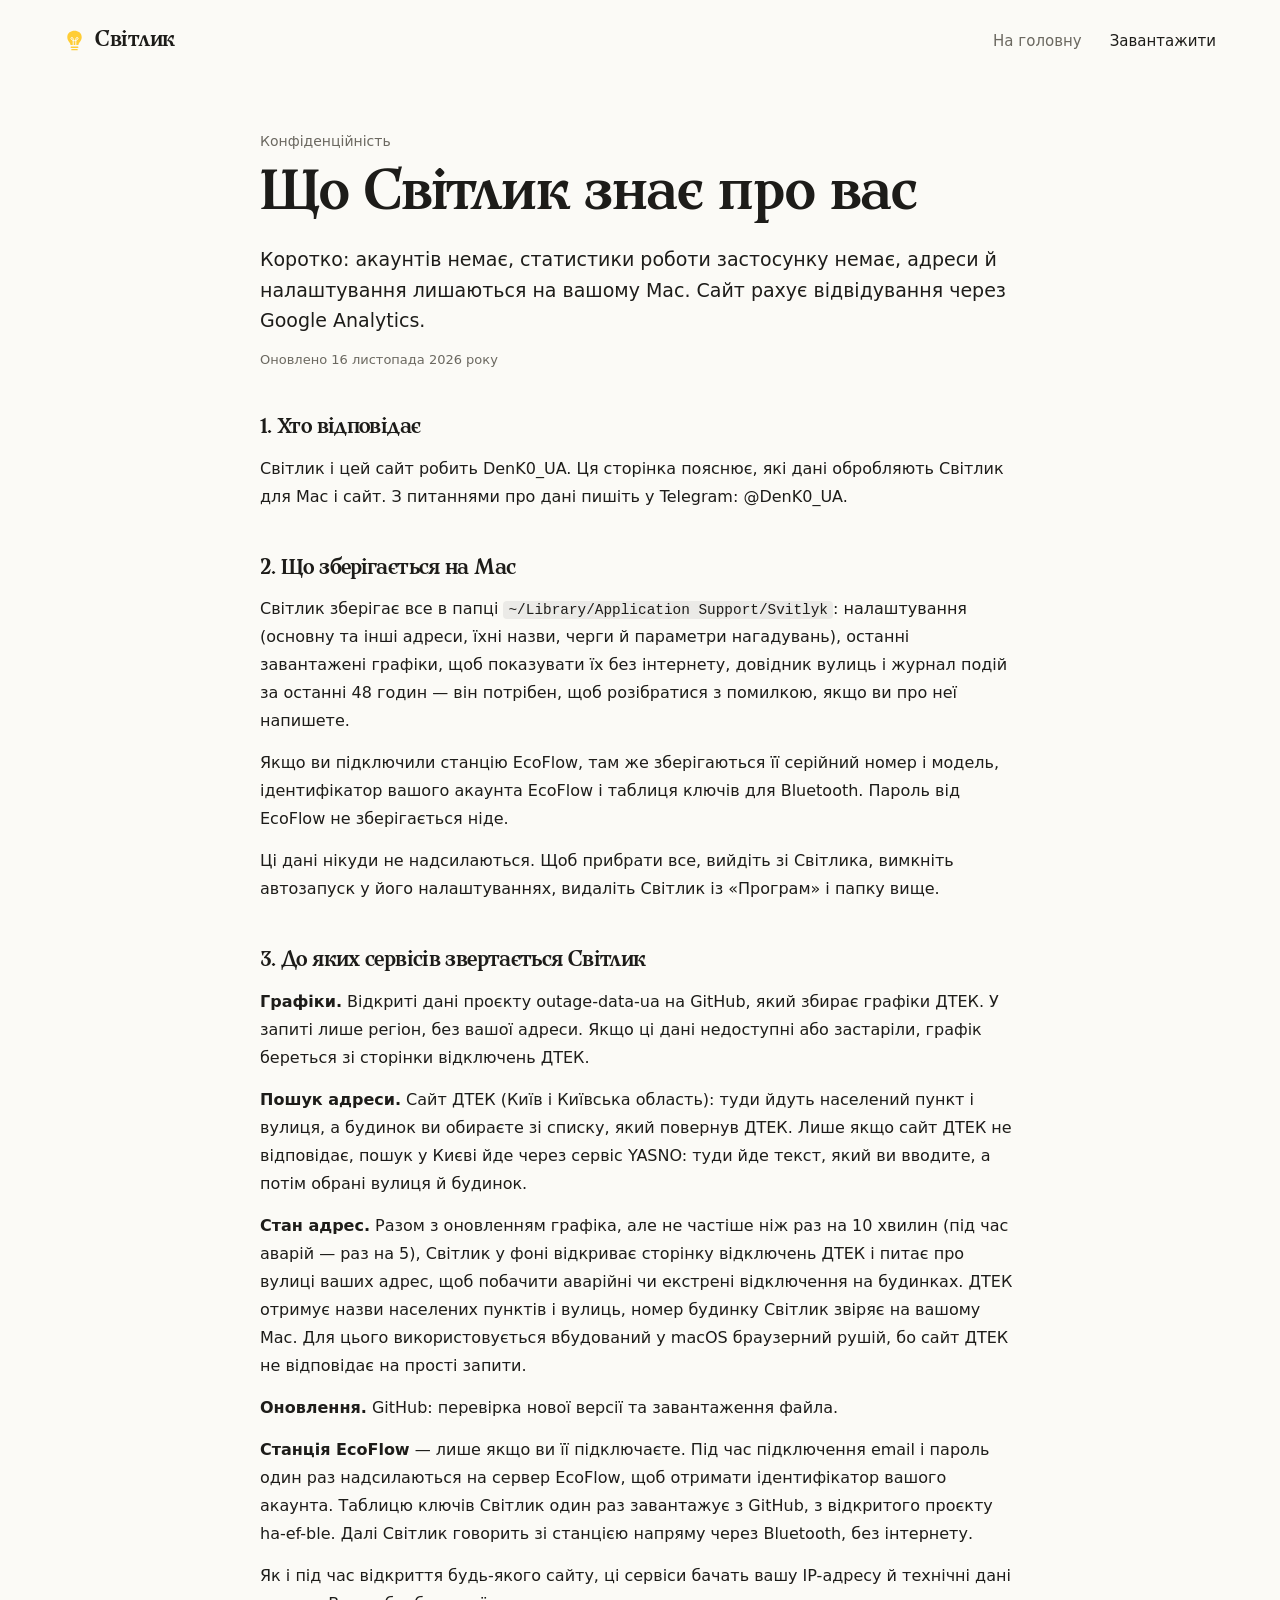
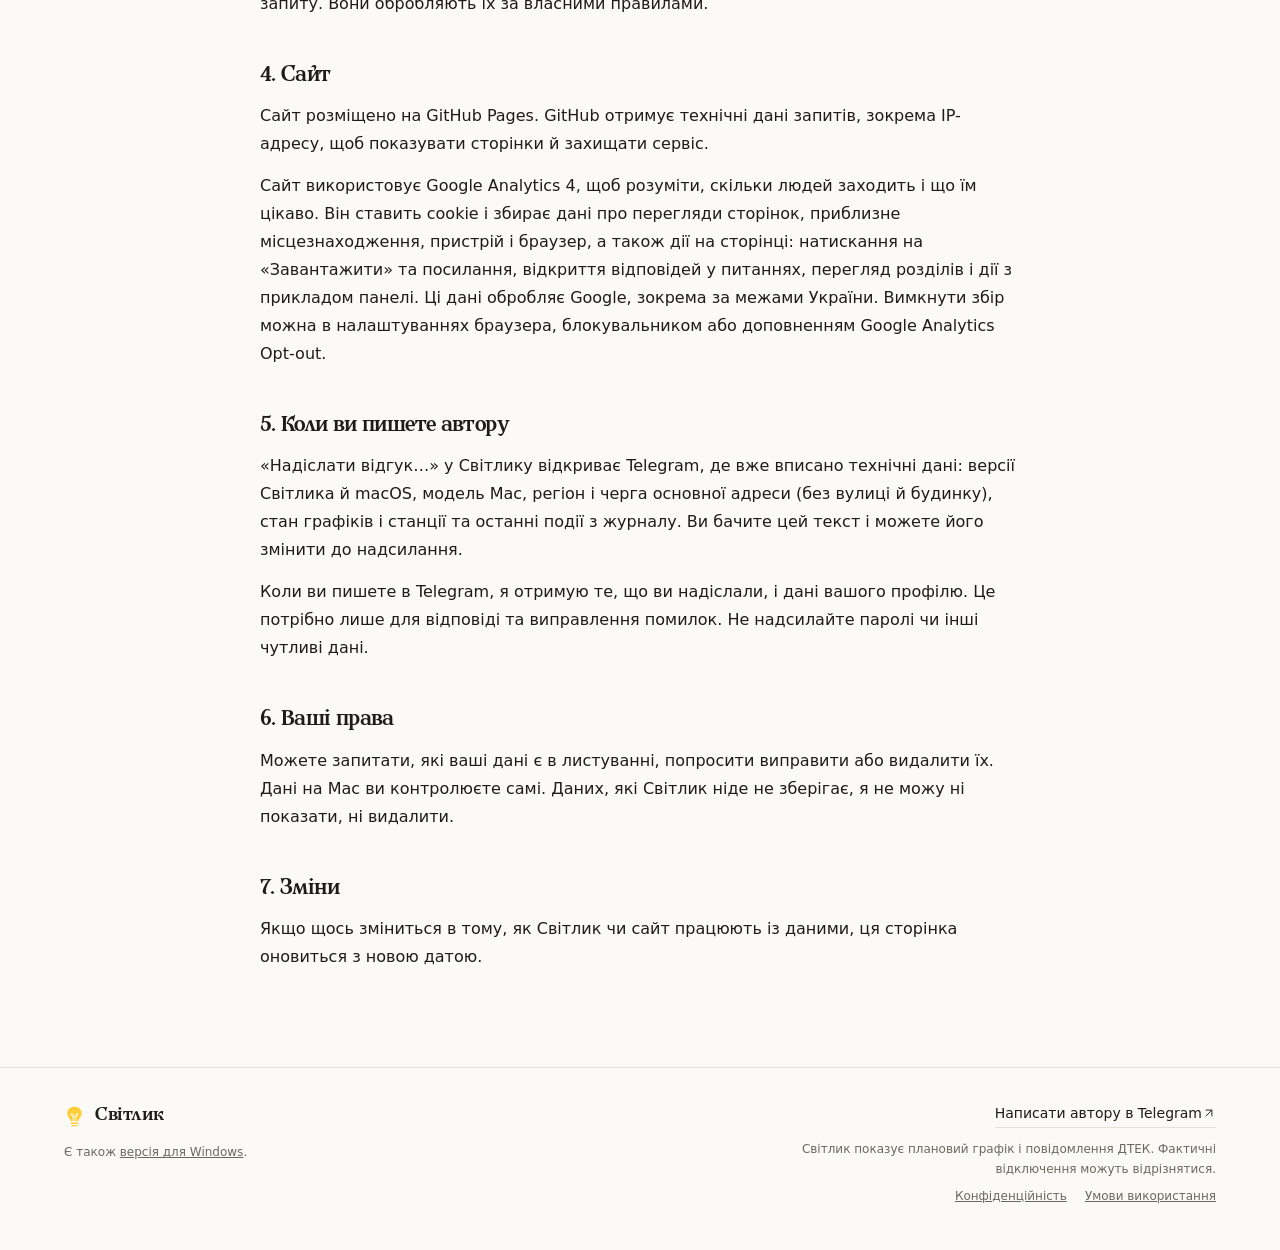
==== privacy.html @ 29e52f26 "Svitlyk for Mac: site, privacy, terms and README Co-Authored-By: Claude Opus 5.5 <noreply@anthropic." ====
<!doctype html>
<html lang="uk">
<head>
  <meta charset="utf-8">
  <meta name="viewport" content="width=device-width, initial-scale=1">
  <meta name="theme-color" content="#fbfaf6" media="(prefers-color-scheme: light)">
  <meta name="theme-color" content="#131315" media="(prefers-color-scheme: dark)">
  <meta name="color-scheme" content="light dark">
  <meta name="description" content="Які дані обробляють Світлик для Mac і його сайт.">
  <link rel="canonical" href="https://denk0-ua.github.io/Svitlyk-Mac/privacy.html">
  <title>Конфіденційність — Світлик для Mac</title>
  <link rel="icon" href="assets/bulb.svg" type="image/svg+xml">
  <link rel="stylesheet" href="site.css?v=1">
  <script async src="https://www.googletagmanager.com/gtag/js?id=G-LN29BEMHQQ"></script>
  <script>
    window.dataLayer = window.dataLayer || [];
    function gtag(){dataLayer.push(arguments);}
    gtag('js', new Date());
    gtag('config', 'G-LN29BEMHQQ');
  </script>
</head>
<body>
  <svg class="symbols" aria-hidden="true"><defs><symbol id="bulb" viewBox="0 0 32 32"><path d="M10 23C10 19 5 17 5 11C5-2 27-2 27 11C27 17 22 19 22 23Z" fill="currentColor"/><rect x="10" y="25" width="12" height="2.5" rx="1.25" fill="currentColor"/><rect x="11" y="29" width="10" height="2" rx="1" fill="currentColor"/><path d="M14 23V14C14 10 9 11 11 14C13 17 19 17 21 14C23 11 18 10 18 14V23" fill="none" stroke="var(--filament,#000)" stroke-width="1.5" stroke-linecap="round"/></symbol><symbol id="icon-external" viewBox="0 0 24 24" fill="none" stroke="currentColor" stroke-width="1.6" stroke-linecap="round" stroke-linejoin="round"><path d="M7 17 17 7M7 7h10v10"/></symbol></defs></svg>
  <a class="skip" href="#main">Перейти до змісту</a>
  <div class="legal-top">
    <header class="header">
      <a class="brand" href="./" aria-label="Світлик — на головну"><svg aria-hidden="true"><use href="#bulb"/></svg><span>Світлик</span></a>
      <nav aria-label="Основна навігація"><a class="nav-other" href="./">На головну</a><a class="nav-download" href="https://github.com/DenK0-UA/Svitlyk-Mac/releases/latest/download/Svitlyk-macOS.zip">Завантажити</a></nav>
    </header>
  </div>
  <main id="main" class="legal-page">
    <p class="legal-label">Конфіденційність</p>
    <h1>Що Світлик знає про&nbsp;вас</h1>
    <p class="legal-lead">Коротко: акаунтів немає, статистики роботи застосунку немає, адреси й налаштування лишаються на вашому Mac. Сайт рахує відвідування через Google Analytics.</p>
    <p class="legal-date">Оновлено 16 листопада 2026 року</p>
    <h2>1. Хто відповідає</h2>
    <p>Світлик і цей сайт робить DenK0_UA. Ця сторінка пояснює, які дані обробляють Світлик для Mac і сайт. З питаннями про дані пишіть у Telegram: @DenK0_UA.</p>

    <h2>2. Що зберігається на Mac</h2>
    <p>Світлик зберігає все в папці <code>~/Library/Application Support/Svitlyk</code>: налаштування (основну та інші адреси, їхні назви, черги й параметри нагадувань), останні завантажені графіки, щоб показувати їх без інтернету, довідник вулиць і журнал подій за останні 48 годин — він потрібен, щоб розібратися з помилкою, якщо ви про неї напишете.</p>
    <p>Якщо ви підключили станцію EcoFlow, там же зберігаються її серійний номер і модель, ідентифікатор вашого акаунта EcoFlow і таблиця ключів для Bluetooth. Пароль від EcoFlow не зберігається ніде.</p>
    <p>Ці дані нікуди не надсилаються. Щоб прибрати все, вийдіть зі Світлика, вимкніть автозапуск у його налаштуваннях, видаліть Світлик із «Програм» і папку вище.</p>

    <h2>3. До яких сервісів звертається Світлик</h2>
    <p><strong>Графіки.</strong> Відкриті дані проєкту outage-data-ua на GitHub, який збирає графіки ДТЕК. У запиті лише регіон, без вашої адреси. Якщо ці дані недоступні або застаріли, графік береться зі сторінки відключень ДТЕК.</p>
    <p><strong>Пошук адреси.</strong> Сайт ДТЕК (Київ і Київська область): туди йдуть населений пункт і вулиця, а будинок ви обираєте зі списку, який повернув ДТЕК. Лише якщо сайт ДТЕК не відповідає, пошук у Києві йде через сервіс YASNO: туди йде текст, який ви вводите, а потім обрані вулиця й будинок.</p>
    <p><strong>Стан адрес.</strong> Разом з оновленням графіка, але не частіше ніж раз на 10 хвилин (під час аварій — раз на 5), Світлик у фоні відкриває сторінку відключень ДТЕК і питає про вулиці ваших адрес, щоб побачити аварійні чи екстрені відключення на будинках. ДТЕК отримує назви населених пунктів і вулиць, номер будинку Світлик звіряє на вашому Mac. Для цього використовується вбудований у macOS браузерний рушій, бо сайт ДТЕК не відповідає на прості запити.</p>
    <p><strong>Оновлення.</strong> GitHub: перевірка нової версії та завантаження файла.</p>
    <p><strong>Станція EcoFlow</strong> — лише якщо ви її підключаєте. Під час підключення email і пароль один раз надсилаються на сервер EcoFlow, щоб отримати ідентифікатор вашого акаунта. Таблицю ключів Світлик один раз завантажує з GitHub, з відкритого проєкту ha-ef-ble. Далі Світлик говорить зі станцією напряму через Bluetooth, без інтернету.</p>
    <p>Як і під час відкриття будь-якого сайту, ці сервіси бачать вашу IP-адресу й технічні дані запиту. Вони обробляють їх за власними правилами.</p>

    <h2>4. Сайт</h2>
    <p>Сайт розміщено на GitHub Pages. GitHub отримує технічні дані запитів, зокрема IP-адресу, щоб показувати сторінки й захищати сервіс.</p>
    <p>Сайт використовує Google Analytics 4, щоб розуміти, скільки людей заходить і що їм цікаво. Він ставить cookie і збирає дані про перегляди сторінок, приблизне місцезнаходження, пристрій і браузер, а також дії на сторінці: натискання на «Завантажити» та посилання, відкриття відповідей у питаннях, перегляд розділів і дії з прикладом панелі. Ці дані обробляє Google, зокрема за межами України. Вимкнути збір можна в налаштуваннях браузера, блокувальником або доповненням Google Analytics Opt-out.</p>

    <h2>5. Коли ви пишете автору</h2>
    <p>«Надіслати відгук…» у Світлику відкриває Telegram, де вже вписано технічні дані: версії Світлика й macOS, модель Mac, регіон і черга основної адреси (без вулиці й будинку), стан графіків і станції та останні події з журналу. Ви бачите цей текст і можете його змінити до надсилання.</p>
    <p>Коли ви пишете в Telegram, я отримую те, що ви надіслали, і дані вашого профілю. Це потрібно лише для відповіді та виправлення помилок. Не надсилайте паролі чи інші чутливі дані.</p>

    <h2>6. Ваші права</h2>
    <p>Можете запитати, які ваші дані є в листуванні, попросити виправити або видалити їх. Дані на Mac ви контролюєте самі. Даних, які Світлик ніде не зберігає, я не можу ні показати, ні видалити.</p>

    <h2>7. Зміни</h2>
    <p>Якщо щось зміниться в тому, як Світлик чи сайт працюють із даними, ця сторінка оновиться з новою датою.</p>
  </main>
  <footer class="footer">
    <div><a class="brand" href="./"><svg aria-hidden="true"><use href="#bulb"/></svg><span>Світлик</span></a><p>Є також <a href="https://denk0-ua.github.io/Svitlyk/">версія для Windows</a>.</p></div>
    <div class="footer-right">
      <a href="https://t.me/DenK0_UA" target="_blank" rel="noopener">Написати автору в Telegram <svg class="icon" aria-hidden="true"><use href="#icon-external"/></svg></a>
      <small>Світлик показує плановий графік і повідомлення ДТЕК. Фактичні відключення можуть відрізнятися.</small>
      <p class="legal"><a href="privacy.html">Конфіденційність</a> <a href="terms.html">Умови використання</a></p>
    </div>
  </footer>
</body>
</html>
---- site.css ----
@font-face{font-family:Zakon;src:url('assets/fonts/Zakon-Regular.ttf') format('truetype');font-weight:400;font-display:swap}
@font-face{font-family:Zakon;src:url('assets/fonts/Zakon-Bold.ttf') format('truetype');font-weight:700;font-display:swap}

/* Light and dark follow the visitor's system, like the app itself */
:root{
  color-scheme:light dark;
  --bg:#fbfaf6;
  --ink:#1d1c19;
  --muted:#6b6860;
  --rule:#e4e1d8;
  --card:#ffffff;
  --card-line:#00000012;
  --cell:#00000010;
  --off:#3b3b40;
  --lamp:#ffcd35;
  --lamp-deep:#c79400;
  --maybe:#f29a3a;
  --button:#1d1c19;
  --button-text:#fbfaf6;
  --shadow:0 30px 60px -32px #1d1c1966;
  --gutter:clamp(20px,5vw,72px);
  --ease:cubic-bezier(.22,1,.36,1);
  --display:Zakon,Georgia,serif;
  --text:-apple-system,BlinkMacSystemFont,"Segoe UI Variable Text","Segoe UI",system-ui,sans-serif;
}
@media (prefers-color-scheme:dark){
  :root{
    --bg:#131315;
    --ink:#f1efe9;
    --muted:#a19e96;
    --rule:#2b2b2f;
    --card:#1c1c1f;
    --card-line:#ffffff14;
    --cell:#ffffff14;
    --off:#55555c;
    --lamp-deep:#ffcd35;
    --button:#ffcd35;
    --button-text:#1a1608;
    --shadow:0 30px 70px -30px #000;
  }
}

/* What each system sees: a Mac gets the Mac, Windows gets Windows, a phone gets both */
html[data-os="mac"] .only-win,html[data-os="mac"] .only-phone,
html[data-os="win"] .only-mac,html[data-os="win"] .only-phone,
html[data-os="other"] .only-pc,html:not([data-os]) .only-phone{display:none!important}

*{box-sizing:border-box}
html{scroll-behavior:smooth}
body{margin:0;background:var(--bg);color:var(--ink);font-family:var(--text);font-size:17px;line-height:1.6;-webkit-font-smoothing:antialiased}
a{color:inherit}
p,h1,h2,figure,dl,dd{margin:0}
svg{display:block}
:focus-visible{outline:2px solid var(--lamp-deep);outline-offset:4px;border-radius:4px}
.symbols{position:absolute;width:0;height:0;overflow:hidden}
.sr{position:absolute;width:1px;height:1px;overflow:hidden;clip-path:inset(50%)}
.skip{position:fixed;z-index:20;left:12px;top:-60px;background:var(--lamp);color:#000;padding:10px 18px;border-radius:8px}
.skip:focus{top:12px}
.nowrap{white-space:nowrap}
code{font-size:.88em;background:var(--cell);padding:1px 5px;border-radius:4px}

/* Header */
.header{display:flex;align-items:center;justify-content:space-between;padding:24px 0}
.brand{display:inline-flex;align-items:center;gap:10px;text-decoration:none;font-family:var(--display);font-weight:700;font-size:21px;letter-spacing:-.3px}
.brand svg{width:21px;height:25px;color:var(--lamp);--filament:var(--bg)}
nav{display:flex;gap:28px;font-size:15px}
nav a{text-decoration:none;color:var(--muted);transition:color .2s}
nav a:hover,nav .nav-download{color:var(--ink)}

/* First screen: what Svitlyk is, how to get it, and an example of it on today's schedule */
.hero{max-width:1280px;margin:0 auto;padding:0 var(--gutter);min-height:92svh;display:flex;flex-direction:column}
.hero-grid{flex:1;display:grid;grid-template-columns:minmax(0,1.05fr) minmax(0,1fr);align-items:center;gap:clamp(32px,6vw,90px);padding:4svh 0}
h1{font-family:var(--display);font-weight:700;font-size:clamp(50px,7.2vw,104px);line-height:.98;letter-spacing:-.035em}
.lead{margin-top:24px;max-width:31em;font-size:clamp(17px,1.4vw,20px);color:var(--muted)}
.get{margin-top:32px;display:flex;flex-wrap:wrap;align-items:center;gap:12px}
.download{display:inline-flex;align-items:center;gap:10px;padding:15px 26px;border-radius:999px;background:var(--button);color:var(--button-text);font-weight:600;font-size:16px;text-decoration:none;transition:transform .25s var(--ease),filter .25s}
.download svg{width:19px;height:19px}
.download:hover{transform:translateY(-2px);filter:brightness(1.08)}
.get-note{margin-top:14px;font-size:14px;color:var(--muted)}
.next{align-self:center;display:inline-flex;align-items:center;gap:8px;margin:8px 0 28px;font-size:15px;color:var(--muted);text-decoration:none}
.next svg{width:16px;height:16px;animation:nudge 2.4s var(--ease) 1.5s 3}
.next:hover{color:var(--ink)}
@keyframes nudge{0%,100%{translate:0 0}50%{translate:0 5px}}

/* The example: the panel's own words on real data */
.sample{background:var(--card);border:1px solid var(--card-line);border-radius:24px;padding:22px 24px 18px;box-shadow:var(--shadow);transition:box-shadow .8s var(--ease)}
.sample[data-state="on"]{box-shadow:var(--shadow),0 0 120px -40px #ffcd3599}
.sample-top{font-size:13px;color:var(--muted)}
.sample-main{display:flex;justify-content:space-between;align-items:center;gap:16px;margin:16px 0 22px}
.sample-state{font-size:clamp(24px,2.4vw,30px);font-weight:700;letter-spacing:-.5px;line-height:1.15}
.sample-until{font-family:var(--display);font-weight:700;font-size:clamp(40px,4.6vw,62px);line-height:1.02;letter-spacing:-.03em;font-variant-numeric:tabular-nums}
.sample-left{margin-top:6px;font-size:15px;color:var(--muted)}
.sample-bulb{flex-shrink:0;width:clamp(60px,6vw,86px);height:auto;aspect-ratio:32/36;color:#c9c6bd;--filament:var(--card);transition:color .8s var(--ease),filter .8s var(--ease)}
.sample[data-state="on"] .sample-bulb{color:var(--lamp);filter:drop-shadow(0 0 22px #ffcd35aa)}
.sample[data-state="maybe"] .sample-bulb{color:var(--maybe)}
.sample[data-state="off"] .sample-bulb{color:#6d6d74}
@media (prefers-color-scheme:dark){.sample[data-state="off"] .sample-bulb,.sample-bulb{color:#4a4a50}}
.track{position:relative;display:grid;grid-template-columns:repeat(48,1fr);height:34px;gap:2px}
.track i{background:var(--cell);border-radius:3px}
.track i.on{background:var(--lamp)}
.track i.off{background:var(--off)}
.track i.maybe{background:repeating-linear-gradient(135deg,var(--maybe) 0 4px,#f2b06f 4px 8px)}
.track i.past{opacity:.35}
.now{position:absolute;z-index:1;top:-7px;bottom:-7px;width:3px;margin-left:-1.5px;border-radius:2px;background:var(--ink);left:calc(var(--now,0)*1%);box-shadow:0 0 0 3px var(--card)}
.hours{display:flex;justify-content:space-between;margin-top:9px;font-size:12px;color:var(--muted);font-variant-numeric:tabular-nums}
.own{margin-top:16px;border-top:1px solid var(--rule);padding-top:12px}
.own summary{list-style:none;cursor:pointer;font-size:14px;font-weight:600;color:var(--muted)}
.own summary::-webkit-details-marker{display:none}
.own summary:hover{color:var(--ink)}
.pick{display:flex;gap:8px;flex-wrap:wrap;margin-top:12px}
.pick select{appearance:none;-webkit-appearance:none;font:inherit;font-size:14px;font-weight:600;color:var(--ink);background-color:var(--cell);border:1px solid var(--card-line);border-radius:999px;padding:7px 32px 7px 14px;background-image:linear-gradient(45deg,transparent 50%,currentColor 50%),linear-gradient(135deg,currentColor 50%,transparent 50%);background-position:calc(100% - 17px) 55%,calc(100% - 12px) 55%;background-size:5px 5px;background-repeat:no-repeat;cursor:pointer}
.pick select option{color:#000;background:#fff}
.source{margin-top:12px;font-size:12px;color:var(--muted)}

/* The app on the visitor's system: real screenshots, then plain facts */
.app{max-width:1180px;margin:0 auto;padding:clamp(70px,10vw,120px) var(--gutter)}
h2{font-family:var(--display);font-weight:700;font-size:clamp(36px,4.6vw,60px);line-height:1.05;letter-spacing:-.03em}
.app h2,.app-lead{text-align:center}
.app-lead{max-width:34em;margin:18px auto 0;color:var(--muted)}
.shots{margin-top:56px;display:flex;flex-direction:column;gap:48px;align-items:center}
.shot{width:100%}
.shot img{display:block;width:100%;height:auto;border-radius:14px;box-shadow:var(--shadow),0 0 0 1px var(--card-line)}
.shot-mac{max-width:820px}
.mac-pair{display:grid;grid-template-columns:1fr 1fr;gap:clamp(16px,3vw,36px);align-items:start}
.mac-pair img{border-radius:20px}
.shot figcaption{margin-top:14px;font-size:14px;color:var(--muted);text-align:center}
html[data-os="win"] .shot{max-width:900px}
.features{margin-top:clamp(64px,9vw,110px);display:grid;grid-template-columns:repeat(3,minmax(0,1fr));gap:40px clamp(28px,4vw,56px)}
.features div{border-top:1px solid var(--rule);padding-top:18px}
.features dt{font-weight:650;font-size:17px}
.features dd{margin-top:6px;color:var(--muted);font-size:15px;line-height:1.6}

/* Questions */
.faq{max-width:860px;margin:0 auto;padding:clamp(40px,6vw,80px) var(--gutter)}
.faq-list{margin-top:32px;border-top:1px solid var(--rule)}
.faq details{border-bottom:1px solid var(--rule)}
.faq summary{list-style:none;cursor:pointer;display:flex;justify-content:space-between;gap:24px;padding:19px 0;font-size:17px;font-weight:600}
.faq summary::-webkit-details-marker{display:none}
.faq summary::after{content:"+";font-weight:400;color:var(--muted);transition:rotate .3s var(--ease)}
.faq details[open] summary::after{rotate:45deg}
.faq details p{padding:0 0 22px;color:var(--muted);max-width:40em}

/* Last call */
.final{text-align:center;padding:clamp(80px,12vw,140px) var(--gutter) clamp(90px,13vw,150px)}
.final>p:not(.hint){margin:18px auto 0;color:var(--muted);max-width:30em}
.final .get{justify-content:center}
.hint{margin-top:18px;font-size:14px;color:var(--muted)}
.versions{display:inline-block;margin-top:26px;font-size:14px;color:var(--muted)}

/* Footer */
.footer{display:flex;justify-content:space-between;gap:32px;padding:34px var(--gutter) 44px;border-top:1px solid var(--rule);font-size:14px;color:var(--muted)}
.footer .brand{color:var(--ink);font-size:18px}
.footer p{margin-top:8px}
.footer-right{text-align:right;max-width:420px}
.footer-right>a{color:var(--ink);display:inline-flex;gap:6px;align-items:center;text-decoration:none;border-bottom:1px solid var(--rule);padding-bottom:3px}
.icon{width:14px;height:14px}
.footer small{display:block;margin-top:12px;font-size:12px;line-height:1.6}
.legal{display:flex;gap:18px;justify-content:flex-end}

@media (max-width:900px){
  nav{gap:20px}
  nav a{white-space:nowrap}
  nav a:not(.nav-download):not(.nav-other){display:none}
  .hero{min-height:auto}
  .hero-grid{grid-template-columns:1fr;padding-top:3svh}
  .next{display:none}
  .track{gap:1px;height:28px}
  .track i{border-radius:2px}
  .features{grid-template-columns:1fr;gap:26px}
  .mac-pair{grid-template-columns:1fr 1fr;gap:12px}
  .footer{flex-direction:column}
  .footer-right{text-align:left}
  .legal{justify-content:flex-start}
}
@media (prefers-reduced-motion:reduce){
  html{scroll-behavior:auto}
  *,*::before,*::after{transition:none!important;animation:none!important}
}

/* Mac demo: the menu bar and Svitlyk's own panel, drawn after the real app */
.mac-demo{--mp-bg:#f7f6f3;--mp-card:#ecebe7;--mp-text:#1d1d1f;--mp-muted:#7d7b76;--mp-line:#00000012;--mp-pill-on:#cfcdc7;--mp-pill-off:#e1dfda;--mp-bar:#f4f3ef}
@media (prefers-color-scheme:dark){.mac-demo{--mp-bg:#262628;--mp-card:#323234;--mp-text:#f2f2f4;--mp-muted:#9e9ea4;--mp-line:#ffffff14;--mp-pill-on:#5b5b60;--mp-pill-off:#46464a;--mp-bar:#1b1b1d}}
.mac-screen{position:relative;padding:38px 0 26px;border-radius:18px;overflow:hidden;background:linear-gradient(160deg,#c9b98f 0%,#8f7f63 45%,#3f3a33 100%);box-shadow:var(--shadow),0 0 0 1px var(--card-line)}
@media (prefers-color-scheme:dark){.mac-screen{background:linear-gradient(160deg,#3a3550 0%,#1f2233 55%,#0f1016 100%)}}
.menubar{position:absolute;inset:0 0 auto;height:30px;display:flex;justify-content:space-between;align-items:center;padding:0 12px;background:#f6f5f2cc;backdrop-filter:blur(20px);-webkit-backdrop-filter:blur(20px);color:#1d1d1f;font-size:13px}
@media (prefers-color-scheme:dark){.menubar{background:#1e1e20cc;color:#f2f2f4}}
.mb-left,.mb-right{display:flex;align-items:center;gap:16px;white-space:nowrap}
.mb-left span{opacity:.85}
.apple{width:13px;height:15px}
.mb-bulb{display:grid;place-items:center;width:28px;height:22px;border-radius:5px;background:none;border:0;padding:0;cursor:pointer;color:inherit}
.mb-bulb[aria-expanded="true"]{background:#0000001c}
@media (prefers-color-scheme:dark){.mb-bulb[aria-expanded="true"]{background:#ffffff26}}
.mb-bulb svg{width:13px;height:16px;--filament:#f6f5f2}
@media (prefers-color-scheme:dark){.mb-bulb svg{--filament:#1e1e20}}
.mac-demo[data-light="off"] .mb-bulb svg{opacity:.45}
.mb-icon{width:17px;height:13px}
.mb-icon+.mb-icon{width:24px}
#mac-clock{font-variant-numeric:tabular-nums}
.mac-panel{position:relative;margin:0 58px 0 auto;width:min(352px,calc(100% - 24px));padding:14px 12px 12px;border-radius:18px;background:var(--mp-bg);color:var(--mp-text);box-shadow:0 20px 50px -12px #00000080,0 0 0 1px var(--mp-line);transform-origin:top right;transition:opacity .22s var(--ease),transform .3s var(--ease),visibility .3s;font-size:12px;line-height:1.35}
.mac-demo[data-light="on"] .mac-panel{box-shadow:0 20px 50px -12px #00000080,0 0 0 1.5px #e9c25a,0 0 30px -6px #ffcd3566}
.mac-panel.is-closed{opacity:0;transform:scale(.96) translateY(-6px);visibility:hidden}
.mp-head{display:flex;justify-content:space-between;align-items:flex-start;padding:0 4px}
.mp-head b{font-size:14px}
.mp-head p span{color:var(--mp-muted);margin-left:4px}
.mp-address{color:var(--mp-muted);margin-top:2px}
.mp-icons{display:flex;gap:10px;color:var(--mp-muted)}
.mp-icons svg{width:16px;height:16px}
.mp-hero{display:flex;justify-content:space-between;align-items:center;padding:12px 4px 10px}
.mp-title{font-size:16px;font-weight:650}
.mp-count{display:flex;align-items:baseline;gap:3px;font-variant-numeric:tabular-nums;margin-top:2px}
.mp-count b{font-size:38px;font-weight:700;line-height:1}
.mp-count b+span+b{font-size:28px}
.mp-count span{font-size:16px;font-weight:650;margin-right:6px}
.mp-count .mp-min{font-size:13px}
.mp-count small{font-size:11px;color:var(--mp-muted);margin-left:2px}
.mp-caption{color:var(--mp-muted);margin-top:4px}
.mp-bulb{width:40px;height:48px;color:var(--lamp);--filament:var(--mp-bg);filter:drop-shadow(0 0 14px #ffcd35aa);transition:color .4s,filter .4s}
.mac-demo[data-light="off"] .mp-bulb{color:#8d8b86;filter:none}
@media (prefers-color-scheme:dark){.mac-demo[data-light="off"] .mp-bulb{color:#5d5d63}}
.mp-card{background:var(--mp-card);border-radius:12px;padding:10px 10px 9px;margin-top:8px}
.mp-card-title{display:flex;align-items:center;gap:6px;font-size:10px;font-weight:650;color:var(--mp-muted);text-transform:uppercase;letter-spacing:.3px;margin-bottom:8px}
.mp-card-title svg{width:11px;height:11px}
.mp-pills{display:flex;gap:3px;height:22px}
.mp-pills i{flex:var(--d) 0 0;display:grid;place-items:center;border-radius:6px;background:var(--mp-pill-on);font-style:normal;font-size:9.5px;font-weight:600;color:var(--mp-text);white-space:nowrap;overflow:hidden}
.mp-pills i.off{background:var(--mp-pill-off);color:var(--mp-muted)}
.mp-pills i.is-now{background:var(--lamp);color:#1d1d1f}
.mp-pills i.is-now.off{background:#4b4b50;color:#f2f2f4}
.mp-times{position:relative;height:14px;margin-top:4px;color:var(--mp-muted);font-size:9.5px}
.mp-times span{position:absolute;translate:-50% 0}
.mp-tomorrow{position:relative;height:5px;margin-top:8px;border-radius:3px;background:var(--mp-pill-off)}
.mp-tomorrow i{position:absolute;top:0;bottom:0;border-radius:3px}
.mp-tomorrow i.on{background:#e4a90f}
.mp-tomorrow i.off{background:transparent}
.mp-small{color:var(--mp-muted);font-size:10px;margin-top:5px}
.mp-next{display:flex;justify-content:space-between;gap:8px;border-top:1px solid var(--mp-line);margin-top:8px;padding-top:7px;font-size:11px}
.mp-next span{color:var(--mp-muted)}
.mp-row{display:flex;justify-content:space-between;margin-top:3px}
.mp-row span{color:var(--mp-muted)}
.mp-volt{color:#2bb24c}
.mp-charge{height:5px;border-radius:3px;background:var(--mp-pill-off);margin:5px 0 3px;overflow:hidden}
.mp-charge i{display:block;height:100%;width:86%;background:#34c759;border-radius:3px;transition:width .4s}
.mp-watch-title{position:relative}
.mp-plus{position:absolute;right:2px;font-size:15px;font-weight:400;line-height:1}
.mp-watch{display:flex;justify-content:space-between;margin-top:5px}
.mp-watch span{display:flex;align-items:center;gap:4px;color:var(--mp-muted)}
.mp-watch svg{width:9px;height:11px;color:#e4a90f;--filament:var(--mp-card)}
.mp-watch .is-off svg{color:var(--mp-muted)}
.mac-demo .demo-controls,.win-demo .demo-controls{display:flex;justify-content:space-between;align-items:center;margin-top:14px}
.mac-demo .demo-controls .micro{font-size:13px;color:var(--muted)}
.mac-demo .demo-controls button{display:inline-flex;align-items:center;gap:6px;padding:6px 0;background:none;border:0;border-bottom:1px solid var(--rule);font:inherit;font-size:13px;color:var(--ink);cursor:pointer}
.mac-demo .demo-controls .icon{width:14px;height:14px}
.mac-demo .demo-note{margin-top:10px;font-size:13px;color:var(--muted)}
.phone-shots{display:grid;grid-template-columns:1fr;gap:18px}
.phone-shots img{width:100%;height:auto;border-radius:16px;box-shadow:var(--shadow)}
.phone-shots img:first-child{max-width:300px;margin-inline:auto}
@media (max-width:900px){.mac-panel{margin-right:12px}}

/* Windows demo: carried over from the previous site, where it matched the app */
.win-demo{--app:#202124;--app-text:#f2f3f5;--app-muted:#adb2be;--app-line:#3c3e44;--yellow:#ffd43b;--paper:#f5f3eb;--ink:#222520;--muted:#686d62;--line:#d7d9cd;color:var(--ink)}
.demo-heading{display:flex;align-items:center;justify-content:space-between;color:var(--muted)}
.demo-heading .micro{font-size:10px;letter-spacing:1px}
.desktop{position:relative;height:400px;border:1px solid #cdd1c2;border-radius:12px;background-color:#e4e7dc;background-image:linear-gradient(#b8c1b02a 1px,transparent 1px),linear-gradient(90deg,#b8c1b02a 1px,transparent 1px);background-size:34px 34px;box-shadow:0 16px 35px -30px #20252080;isolation:isolate}
.desktop-label{position:absolute;top:20px;left:19px;display:flex;gap:7px;align-items:center;font-size:10px;color:#77806b}
.little-square{width:6px;height:6px;background:#929e7e}
.app-popup{position:absolute;bottom:64px;right:16px;width:312px;border:1px solid var(--app-line);border-radius:15px;padding:20px;background:var(--app);color:var(--app-text);box-shadow:0 18px 36px -12px #2b302950;opacity:0;transform:translateY(14px) scale(.98);transform-origin:bottom right;visibility:hidden;transition:opacity .24s var(--ease),transform .35s var(--ease),visibility .3s}
.app-popup.is-open{opacity:1;transform:translateY(0) scale(1);visibility:visible}
.app-header{display:flex;align-items:center;justify-content:space-between;font-size:13px}
.app-header>span:first-child{display:flex;align-items:center;gap:8px}
.app-header svg{width:19px;height:22px;color:var(--yellow)}
.app-icons{color:#999faa;font-size:20px;display:flex;gap:20px;line-height:1}
.app-address{display:flex;justify-content:space-between;font-size:10px;color:var(--app-muted);margin:20px 0 16px;gap:4px}
.app-status{font-size:23px;font-weight:600;display:flex;align-items:center;gap:9px;letter-spacing:-.5px}
.app-status i{display:block;width:7px;height:7px;border-radius:50%;background:var(--yellow);transition:background .3s}
.app-until{font-size:11px;color:var(--app-muted);margin-top:10px}
.app-time{font-size:32px;letter-spacing:-1px;margin-top:5px;display:flex;gap:8px;align-items:baseline;line-height:1.45;white-space:nowrap;font-variant-numeric:tabular-nums}
.app-time small{font-size:.85em;font-weight:400}
.app-time #demo-minutes{font-size:23px}
.app-time #demo-seconds{font-size:12px;letter-spacing:0;color:var(--app-muted)}
.app-timeline{height:10px;margin-top:13px;border-radius:5px;background:var(--yellow);position:relative}
.app-timeline.is-thin{height:5px;margin-top:5px;border-radius:3px}
.app-timeline.is-thin::before{content:"";position:absolute;inset:-7px 0}
.timeline-off{position:absolute;top:0;bottom:0;background:repeating-linear-gradient(135deg,#7b818b 0 2px,#4a4e56 2px 5px)}
.timeline-past{position:absolute;left:0;top:0;bottom:0;width:40%;border-radius:5px 0 0 5px;background:#202124a6;transition:width .5s var(--ease)}
.timeline-ticks{height:4px;margin-top:2px;background:repeating-linear-gradient(90deg,transparent 0 calc(12.5% - 1px),var(--app-line) calc(12.5% - 1px) 12.5%)}
.timeline-tomorrow{margin-top:8px;padding-bottom:15px;border-bottom:1px solid var(--app-line)}
.timeline-hours.is-hover{justify-content:flex-start;color:var(--app-text)}
.timeline-marker{position:absolute;left:40%;height:18px;width:2px;top:-4px;background:white;transition:left .5s var(--ease)}
.timeline-hours{display:flex;justify-content:space-between;font-size:9px;color:var(--app-muted);margin-top:3px;white-space:nowrap}
.app-detail{font-size:10px;display:flex;justify-content:space-between;gap:5px;margin-top:11px;color:var(--app-muted)}
.app-detail strong{font-weight:600;color:var(--app-text)}
.app-detail>span:last-child{color:var(--app-text)}
.app-source{font-size:9px;color:#878d99;margin-top:15px}
.taskbar{height:48px;position:absolute;bottom:0;left:0;right:0;border-radius:0 0 11px 11px;border-top:1px solid #cdd1c2;background:#f4f5ef;display:flex;align-items:center;justify-content:space-between;padding:0 16px}
.windows-mark{height:17px;width:17px;color:#65735b}
.taskbar-right{display:flex;align-items:center;gap:13px}
.tray-chevron{font-size:18px;line-height:0;margin-top:7px}
.tray-bulb{height:36px;width:34px;border-radius:5px;background:#e4e6d9;display:grid;place-items:center;transition:background .2s,transform .3s var(--ease)}
.tray-bulb:hover{background:#d8ddc9;transform:translateY(-2px)}
.tray-bulb svg{color:#b59500;width:20px;height:25px;transition:color .3s}
.system-icons{font-size:11px;color:#67705d}
.system-clock{font-size:11px;font-variant-numeric:tabular-nums;color:#58604f}
.demo-controls{display:flex;justify-content:space-between;align-items:center}
.demo-controls .micro{font-size:9px;letter-spacing:1px;color:var(--muted)}
.demo-controls button{padding:8px 0;background:none;font-size:11px;border-bottom:1px solid #a6aa9a}
.demo-note{font-size:11px;color:var(--muted)}
.is-off .app-status i{background:#979ca6}
.is-off .tray-bulb svg{color:#92969f}
.is-off .app-header svg{color:#92969f}
.hero-description .desktop-break{display:none}
.desktop{height:385px}
.app-popup{right:12px;width:288px;padding:17px}
.app-address{font-size:9px}
.app-detail{font-size:9px}
.demo-heading .micro{font-size:9px}
.demo-controls{align-items:flex-start}
.demo-controls .micro{max-width:90px;line-height:1.7}
.desktop{height:415px}
.app-popup{width:312px;right:20px;padding:20px}
.app-address,.app-detail{font-size:10px}
.demo-heading .micro{font-size:10px}
.demo-controls .micro{max-width:none}
.demo-note{font-size:11px}
.desktop{height:395px}
.app-popup{right:10px;width:calc(100% - 28px);max-width:312px;padding:19px;bottom:63px}
.desktop-label{font-size:9px;left:14px}
.app-address{font-size:9px}
.app-status{font-size:22px}
.app-detail{font-size:9px}
.demo-controls .micro{font-size:8px;letter-spacing:.7px}
.demo-controls button{font-size:10px}
.demo-heading .micro{font-size:8px}
.demo-note{font-size:10px}
.app-popup{transform:none}
.demo-controls{flex-wrap:wrap}
.demo-controls .micro{font-size:12px;letter-spacing:0;font-weight:400;line-height:1.5;color:var(--muted);max-width:none}
.tray-bulb{width:44px;height:44px;min-width:44px}
.taskbar-right{gap:10px}
.demo-controls button,.text-button{min-height:44px}
.demo-controls button{font-size:12px;padding:10px 2px}
.demo-note,.download-note,.hero .download-note,.download-action .download-note,.footer p,.footer-right small{font-size:12px}
.desktop{height:auto;min-height:400px;display:flex;flex-direction:column;align-items:flex-end;padding:52px 16px 68px}
.app-popup{position:relative;right:auto;bottom:auto;width:312px;max-width:100%;flex-shrink:0}
.desktop{padding-bottom:74px}
.taskbar{height:54px;background:#f3f4f5;border-color:#d4d7da;padding-inline:12px}
.windows-mark{color:#2479c9}
.taskbar-right{gap:8px;color:#25272b}
.tray-chevron{width:12px;height:12px;margin-top:0;color:inherit;flex-shrink:0}
.tray-bulb{border-radius:4px;background:#e3e6e9}
.tray-bulb:hover{background:#d5dce4}
.system-language{font-size:10px;line-height:1;color:inherit}
.system-icons{display:flex;align-items:center;gap:7px;color:inherit}
.system-icons svg{width:16px;height:16px;fill:none;stroke:currentColor;stroke-width:1.25;stroke-linecap:round;stroke-linejoin:round}
.system-icons .battery-icon{width:22px}
.clock-block{display:flex;flex-direction:column;align-items:flex-end;gap:1px;min-width:54px;font-variant-numeric:tabular-nums}
.system-clock{font-size:11px;line-height:1.25;color:inherit}
.system-date{font-size:9px;line-height:1.25;color:inherit}
.system-icons{gap:5px}
.system-language{font-size:9px}
.clock-block{min-width:49px}
.system-date{font-size:8.5px}
.demo-heading{margin-bottom:var(--space-4);gap:var(--space-3)}
.demo-controls{margin-top:var(--space-4);column-gap:var(--space-4);row-gap:var(--space-2)}
.demo-note{margin-top:var(--space-2)}
.nav-contact,.nav-download,.hero-bottom a,.versions,.footer-right>a,.text-button,.demo-controls button{display:inline-flex;align-items:center;justify-content:center;gap:var(--space-2)}
.app-icons .icon{width:18px;height:18px;color:var(--app-muted)}
.demo-controls .icon{width:16px;height:16px}
.desktop{border-color:#3a3d44;background-color:#2b2d32;background-image:linear-gradient(#ffffff08 1px,transparent 1px),linear-gradient(90deg,#ffffff08 1px,transparent 1px);box-shadow:none}
.desktop-label{color:var(--muted)}
.little-square{background:#5b616c}
.taskbar{background:#26282c;border-color:#3a3d44}
.taskbar-right{color:#f2f3f5}
.windows-mark{color:#4cc2ff}
.tray-bulb{background:#3a3d44}
.tray-bulb:hover{background:#44474f}
.tray-bulb svg{color:var(--yellow)}
.demo-controls button{border-color:#5b616c}
/* "Also watching" block of the demo: secondary rows, folds like the app (200 ms ease-out). */
.app-watch{margin-top:var(--space-4);padding-top:var(--space-2);border-top:1px solid var(--app-line)}
.app-watch-head{display:flex;justify-content:space-between;align-items:center;font-size:9px;color:var(--app-muted)}
.app-watch-head button{display:inline-flex;align-items:center;gap:4px;padding:4px 0;background:none;color:inherit;font-size:9px}
.app-watch-head button:hover{color:var(--app-text)}
.watch-chevron{width:10px;height:10px;transition:transform .2s var(--ease)}
.watch-count{display:none}
.app-watch-add{color:var(--yellow)}
.app-watch-rows{list-style:none;margin:0;padding:0;overflow:hidden;max-height:60px;transition:max-height .2s var(--ease)}
.app-watch-rows li{display:grid;grid-template-columns:10px 1fr auto 10px;align-items:center;gap:6px;height:24px;font-size:9.5px;color:var(--app-text)}
.app-watch-rows b{font-weight:600}
.app-watch-rows i{width:5px;height:5px;border-radius:50%;background:#979ca6}
.app-watch-rows i.is-on{background:var(--yellow)}
.watch-arrow{color:var(--app-muted)}
.app-watch.is-folded .app-watch-rows{max-height:0}
.app-watch.is-folded .watch-count{display:inline}
.app-watch.is-folded .watch-chevron{transform:rotate(-90deg)}
/* Demo panel drawn to the app's own layout (Svitlyk 0.5.3, 400 px panel at 125 % scale), shrunk to the demo width. */
.desktop{container-type:inline-size}
.app-popup{--u:calc(min(312px,100cqw)/400);--app-muted:#a7adb8;--app-line:#3a3d44;width:calc(400*var(--u));max-width:none;padding:calc(16*var(--u)) calc(24*var(--u)) 0;border-color:var(--app-line);border-radius:calc(18*var(--u));background:#202124;color:#f2f3f5;font-family:"Segoe UI",Arial,sans-serif}
.app-header{height:calc(40*var(--u));font-size:calc(17.5*var(--u))}
.app-header>span:first-child{gap:calc(8*var(--u))}
.app-header>span:first-child svg{width:calc(24*var(--u));height:calc(24*var(--u))}
.app-icons{gap:calc(25.5*var(--u));margin-right:calc(8.75*var(--u))}
.app-icons .icon{width:calc(22.5*var(--u));height:calc(22.5*var(--u))}
.app-address{margin:calc(2*var(--u)) 0 0;height:calc(20*var(--u));font-size:calc(15*var(--u));line-height:calc(20*var(--u))}
.app-status{margin-top:calc(11*var(--u));height:calc(41*var(--u));gap:0;font-size:calc(30*var(--u));font-weight:600;line-height:calc(41*var(--u));letter-spacing:0}
.app-status i{width:calc(10*var(--u));height:calc(10*var(--u));margin:0 calc(9*var(--u)) 0 calc(5*var(--u))}
.app-until{margin-top:calc(1*var(--u));height:calc(25*var(--u));font-size:calc(17.5*var(--u));font-weight:400;line-height:calc(25*var(--u))}
.app-time{margin-top:calc(-3*var(--u));height:calc(44*var(--u));gap:calc(8*var(--u));font-size:calc(46.67*var(--u));line-height:1;letter-spacing:0}
.app-time small{font-size:inherit}
.app-time #demo-minutes{font-size:calc(30*var(--u))}
.app-time #demo-seconds{font-size:calc(17.5*var(--u))}
.app-timeline{margin-top:calc(29*var(--u));height:calc(14*var(--u));border-radius:calc(6.5*var(--u))}
.app-timeline.is-thin{margin-top:calc(7*var(--u));height:calc(7*var(--u));border-radius:calc(3*var(--u))}
.timeline-off{background:repeating-linear-gradient(135deg,#767c86 0 2px,#484c54 2px 5.66px)}
.timeline-past{border-radius:calc(6.5*var(--u)) 0 0 calc(6.5*var(--u));background:#20212496}
.timeline-marker{top:calc(-5*var(--u));height:calc(24*var(--u));margin-left:-1px;background:#f2f3f5}
.timeline-ticks{margin-top:calc(2*var(--u));height:calc(3*var(--u));clip-path:inset(0 1px 0 0)}
.timeline-hours{margin-top:calc(2*var(--u));font-size:calc(15*var(--u));line-height:calc(20*var(--u))}
#demo-today-label:not(.is-hover) span{display:flex;justify-content:center;width:0}
#demo-today-label:not(.is-hover) span:first-child{justify-content:flex-start}
#demo-today-label:not(.is-hover) span:last-child{justify-content:flex-end}
.timeline-tomorrow{margin-top:calc(1*var(--u));padding-bottom:calc(24*var(--u))}
#demo-tomorrow-label{margin-top:0}
.app-detail{margin-top:0;height:calc(25*var(--u));gap:calc(8*var(--u));font-size:calc(17.5*var(--u));line-height:calc(25*var(--u))}
.timeline-tomorrow+.app-detail{margin-top:calc(17*var(--u))}
.app-watch{margin-top:calc(23*var(--u));padding-top:0}
.app-watch-head{height:calc(20*var(--u));margin:calc(17*var(--u)) 0 calc(7*var(--u));font-size:calc(15*var(--u))}
.app-watch-head button{gap:0;height:calc(20*var(--u));padding:0;font-size:inherit}
.watch-chevron{width:calc(16*var(--u));height:calc(16*var(--u));margin-left:calc(2*var(--u))}
.app-watch-rows{max-height:calc(64*var(--u));margin-bottom:calc(17*var(--u));transition:max-height .2s var(--ease),margin-bottom .2s var(--ease)}
.app-watch.is-folded .app-watch-rows{margin-bottom:calc(16*var(--u))}
.app-watch-rows li{grid-template-columns:calc(32*var(--u)) calc(112*var(--u)) 1fr calc(30*var(--u));gap:0;height:calc(32*var(--u));margin:0 calc(-8*var(--u));font-size:calc(15*var(--u));white-space:nowrap}
.app-watch-rows b{overflow:hidden;text-overflow:ellipsis}
.app-watch-rows span{justify-self:end}
.app-watch-rows i{justify-self:center;width:calc(6*var(--u));height:calc(6*var(--u));background:#737983}
.watch-arrow{width:calc(8*var(--u));height:calc(10*var(--u));margin-left:calc(10*var(--u))}
.is-off .app-status i{background:#737983}
/* Install guide: a real sequence, so the steps are numbered */
.install{max-width:900px;margin:0 auto;padding:clamp(60px,9vw,110px) var(--gutter)}
.install h2,.install-lead{text-align:center}
.install-lead{margin-top:14px;color:var(--muted)}
.steps{margin-top:44px}
.steps h3{font-family:var(--display);font-size:26px;margin:0 0 6px}
.steps+.steps{margin-top:56px}
.steps ol{list-style:none;margin:0;padding:0;counter-reset:step}
.steps li{counter-increment:step;display:grid;grid-template-columns:44px minmax(0,1fr);column-gap:18px;padding:22px 0;border-top:1px solid var(--rule)}
.steps li::before{content:counter(step);grid-row:1/span 2;width:34px;height:34px;border-radius:50%;display:grid;place-items:center;font-weight:700;font-size:15px;background:var(--lamp);color:#1a1608}
.steps h4{margin:4px 0 6px;font-size:18px;font-weight:650}
.steps p{color:var(--muted)}
.steps b{color:var(--ink);font-weight:600}
.steps .art{grid-column:2;margin-top:16px}
kbd{display:inline-block;min-width:24px;padding:1px 7px;border-radius:6px;border:1px solid var(--rule);border-bottom-width:2px;background:var(--card);font:600 13px/1.6 var(--text);text-align:center;color:var(--ink)}
.command{display:flex;align-items:center;gap:12px;margin-top:14px;padding:12px 12px 12px 16px;border-radius:12px;background:#1c1c1e;color:#f2f2f4}
.command code{flex:1;min-width:0;background:none;padding:0;font:13px/1.5 ui-monospace,SFMono-Regular,Menlo,monospace;color:#f2f2f4;overflow-wrap:anywhere}
.copy{flex-shrink:0;padding:8px 14px;border:0;border-radius:8px;background:var(--lamp);color:#1a1608;font:600 13px var(--text);cursor:pointer}
.why{margin-top:12px;font-size:14px}
.art-finder{display:grid;grid-template-columns:150px 1fr;max-width:440px;height:130px;border-radius:12px;overflow:hidden;background:var(--card);box-shadow:0 0 0 1px var(--card-line),0 14px 30px -18px #0006;font-size:13px}
.finder-side{display:flex;flex-direction:column;gap:6px;padding:12px;background:var(--cell);color:var(--muted)}
.finder-side span:first-child{font-size:11px;font-weight:600}
.finder-side .is-target{color:var(--ink);font-weight:600;background:#ffcd3540;border-radius:6px;padding:1px 6px;margin-left:-6px}
.finder-main{position:relative;display:flex;flex-direction:column;align-items:center;justify-content:center;gap:6px;color:var(--ink)}
.app-icon{width:44px;height:52px;color:var(--lamp);--filament:var(--card)}
.drag{position:absolute;left:-60px;top:50%;width:120px;border-top:2px dashed var(--lamp-deep)}
.drag::before{content:"";position:absolute;left:-2px;top:-6px;border:5px solid transparent;border-right:8px solid var(--lamp-deep);border-left:0}
.art-smartscreen{display:grid;gap:8px;max-width:420px;padding:16px 18px;border-radius:4px;background:#0067b8;color:#fff;font-size:13px}
.art-smartscreen b{font-size:17px;font-weight:600}
.art-smartscreen span{opacity:.85}
.art-smartscreen u{text-underline-offset:3px}
.art-smartscreen i{justify-self:end;font-style:normal;padding:5px 14px;border:1px solid #fff}
@media (max-width:600px){.steps li{grid-template-columns:36px minmax(0,1fr);column-gap:12px}.command{flex-direction:column;align-items:stretch}.art-finder{grid-template-columns:120px 1fr}}
.win-demo button{border:0;background:none;font:inherit;color:inherit;cursor:pointer;padding:0}
.win-demo .demo-controls button{display:inline-flex;align-items:center;gap:6px;padding:6px 0;border-bottom:1px solid var(--rule);font-size:13px;color:var(--ink)}
.win-demo .demo-controls .icon{width:14px;height:14px}
.win-demo .demo-controls .micro{font-size:13px;color:var(--muted);letter-spacing:0}
.win-demo .demo-note{margin-top:10px;font-size:13px;color:var(--muted)}
.win-demo .demo-heading{display:none}

/* Hero icon: the app's own */
.app-icon-img{display:block;width:88px;height:88px;margin-bottom:22px;border-radius:20px;filter:drop-shadow(0 12px 22px #0003)}

/* Feature rows: a sentence and the real piece of the app it describes, alternating sides */
.rows{margin-top:clamp(70px,10vw,120px);display:grid;gap:clamp(56px,8vw,96px)}
.row{display:grid;grid-template-columns:minmax(0,1fr) minmax(0,1fr);align-items:center;gap:clamp(28px,6vw,80px)}
.row:nth-child(even) .row-text{order:2}
.row h3{font-family:var(--display);font-weight:700;font-size:clamp(28px,3vw,40px);line-height:1.08;letter-spacing:-.02em;margin:0}
.row p{margin-top:14px;color:var(--muted);max-width:30em}
.row-art{display:flex;justify-content:center}
.art-panel{position:static;margin:0;width:min(380px,100%);box-shadow:var(--shadow),0 0 0 1px var(--mp-line)}
.mac-demo .art-panel{box-shadow:var(--shadow),0 0 0 1px var(--mp-line)}
.toast-art{display:grid;grid-template-columns:38px 1fr auto;gap:12px;align-items:start;width:min(400px,100%);padding:14px 16px;border-radius:18px;background:var(--card);box-shadow:var(--shadow),0 0 0 1px var(--card-line);font-size:14px;line-height:1.35}
.toast-art img{border-radius:9px}
.toast-art b{display:block;font-weight:650}
.toast-art span{color:var(--muted)}
.toast-art time{font-size:12px;color:var(--muted)}
@media (max-width:900px){.row{grid-template-columns:1fr}.row:nth-child(even) .row-text{order:0}}

/* This is the Mac page: no Windows content here */
.only-win{display:none!important}
.other-os{display:none;margin:0;padding:10px var(--gutter);text-align:center;font-size:14px;background:var(--lamp);color:#1a1608}
.other-os a{font-weight:600}
html[data-visitor="win"] .other-os.is-win{display:block}
@media (max-width:400px){nav{gap:14px;font-size:14px}}
@media (max-width:360px){nav .nav-download{display:none}}

/* Privacy and terms pages. */
.legal-top{padding:0 var(--gutter)}
.legal-page{max-width:760px;margin:0 auto;padding:48px var(--gutter) 96px;box-sizing:content-box}
.legal-label{font-size:14px;color:var(--muted)}
.legal-page h1{margin-top:12px;font-family:var(--display);font-size:clamp(36px,5vw,56px);line-height:1.08;letter-spacing:-.02em}
.legal-lead{margin-top:20px;font-size:19px;line-height:1.6}
.legal-date{margin-top:10px;font-size:13px;color:var(--muted)}
.legal-page h2{margin-top:44px;font-size:21px;line-height:1.35}
.legal-page h2+p{margin-top:12px}
.legal-page p+p{margin-top:14px}
.legal-page p:not(.legal-label):not(.legal-lead):not(.legal-date){font-size:16px;line-height:1.75}
.legal-page a{color:inherit}
.legal-page code{font-size:.9em;padding:1px 5px;border-radius:4px;background:var(--cell);overflow-wrap:anywhere}
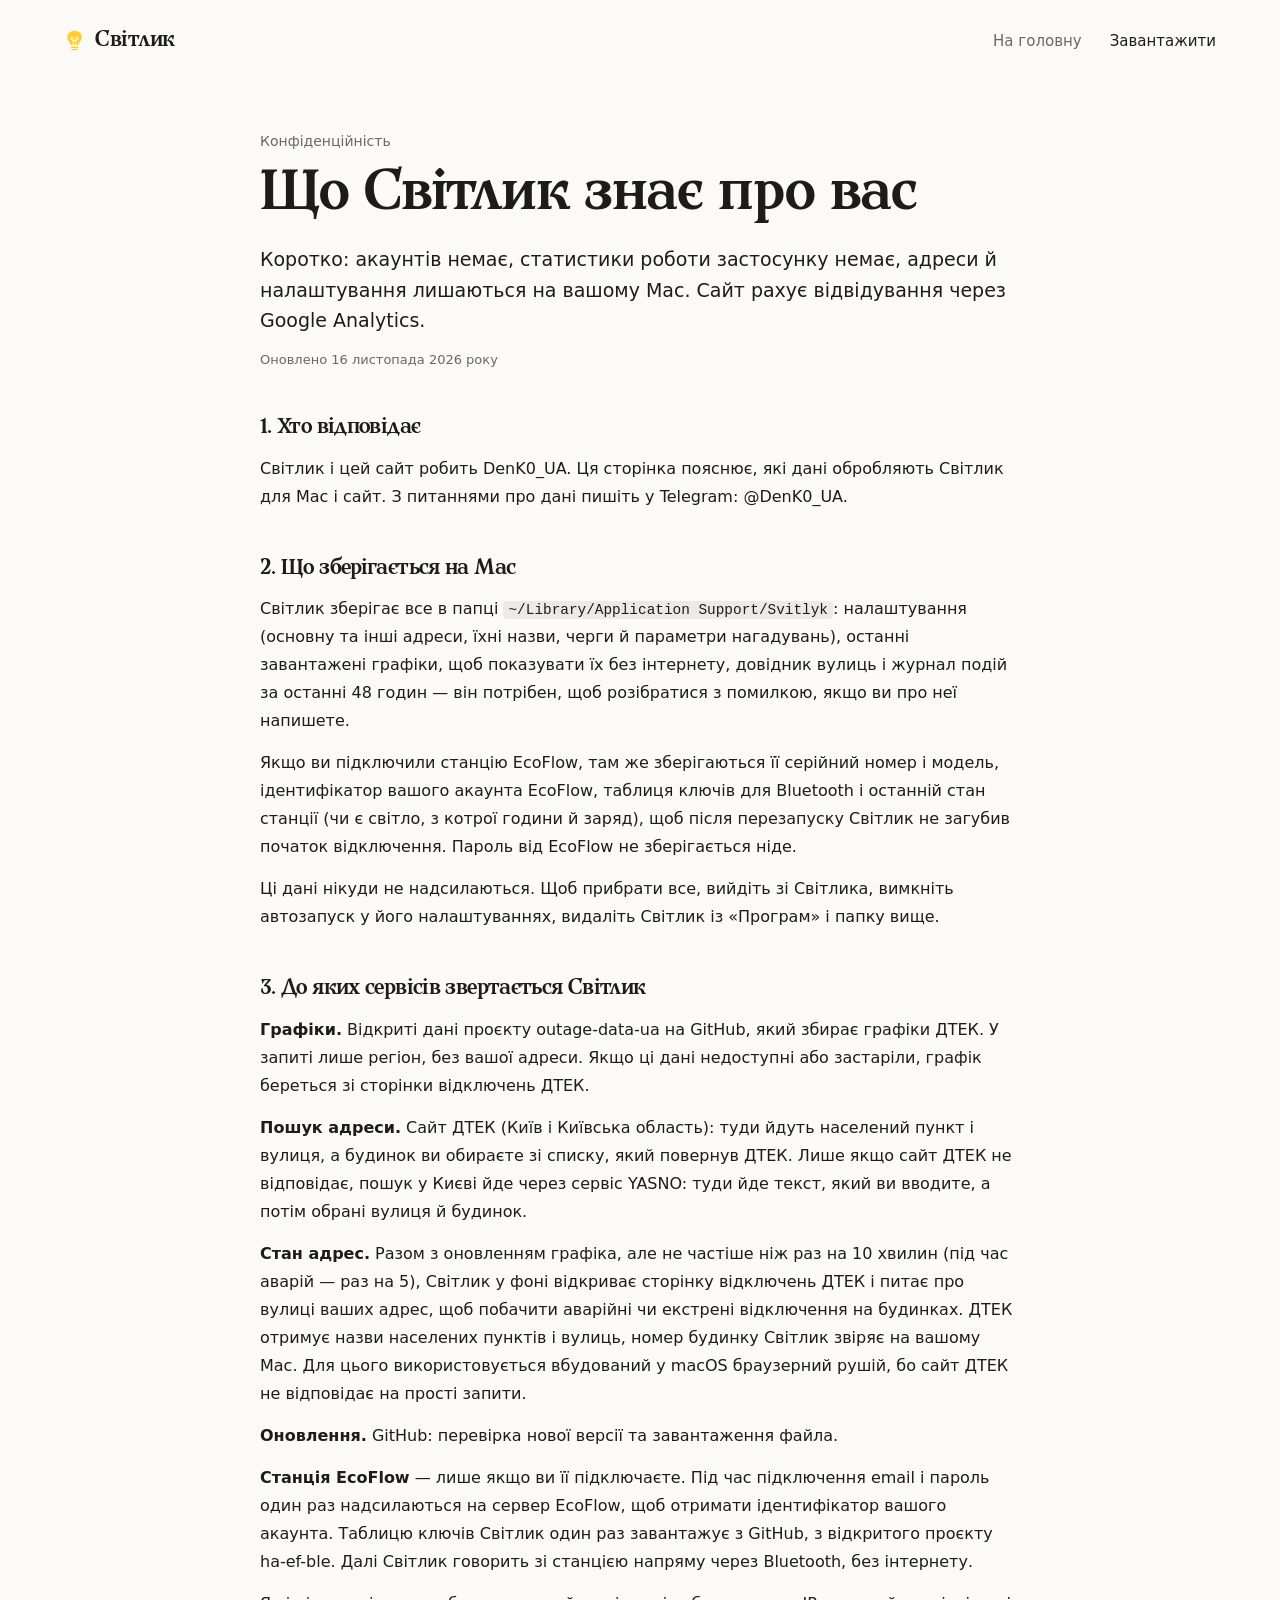
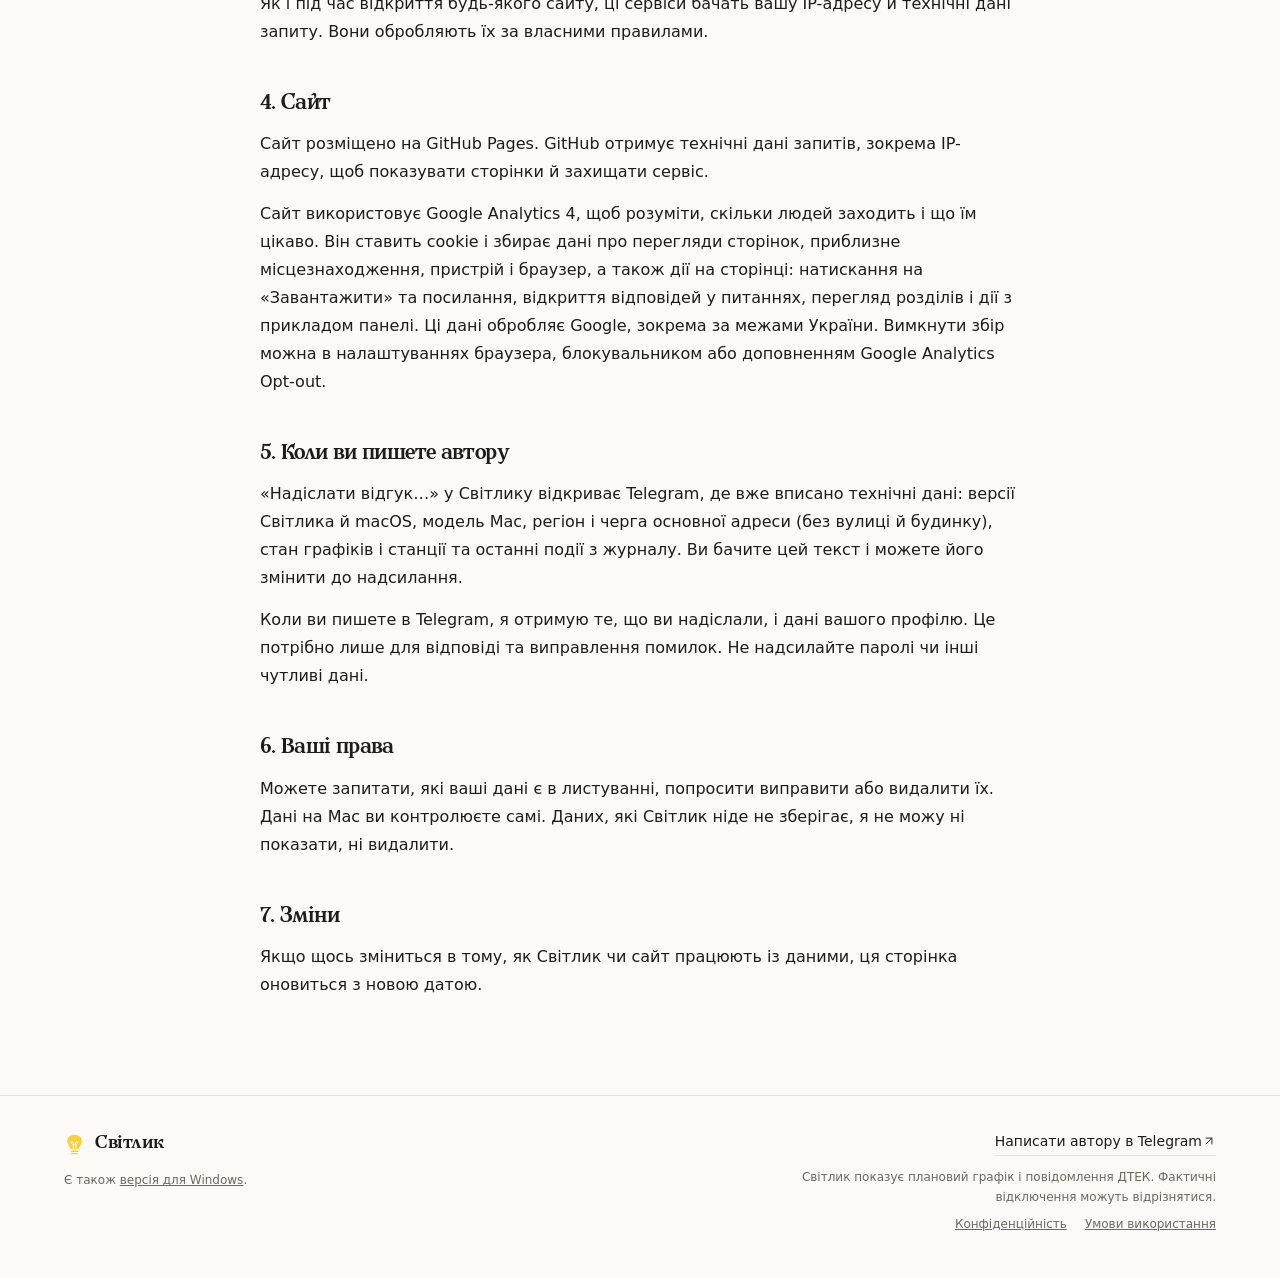
==== commit 4f3a0a5d: "Site: logical, accurate texts after a full read-through - FAQ «Звідки графік»: no claim that the moc" ====
--- a/privacy.html
+++ b/privacy.html
@@ -38,7 +38,7 @@
 
     <h2>2. Що зберігається на Mac</h2>
     <p>Світлик зберігає все в папці <code>~/Library/Application Support/Svitlyk</code>: налаштування (основну та інші адреси, їхні назви, черги й параметри нагадувань), останні завантажені графіки, щоб показувати їх без інтернету, довідник вулиць і журнал подій за останні 48 годин — він потрібен, щоб розібратися з помилкою, якщо ви про неї напишете.</p>
-    <p>Якщо ви підключили станцію EcoFlow, там же зберігаються її серійний номер і модель, ідентифікатор вашого акаунта EcoFlow і таблиця ключів для Bluetooth. Пароль від EcoFlow не зберігається ніде.</p>
+    <p>Якщо ви підключили станцію EcoFlow, там же зберігаються її серійний номер і модель, ідентифікатор вашого акаунта EcoFlow, таблиця ключів для Bluetooth і останній стан станції (чи є світло, з котрої години й заряд), щоб після перезапуску Світлик не загубив початок відключення. Пароль від EcoFlow не зберігається ніде.</p>
     <p>Ці дані нікуди не надсилаються. Щоб прибрати все, вийдіть зі Світлика, вимкніть автозапуск у його налаштуваннях, видаліть Світлик із «Програм» і папку вище.</p>
 
     <h2>3. До яких сервісів звертається Світлик</h2>
--- a/site.css
+++ b/site.css
@@ -139,6 +139,9 @@
 .faq summary::after{content:"+";font-weight:400;color:var(--muted);transition:rotate .3s var(--ease)}
 .faq details[open] summary::after{rotate:45deg}
 .faq details p{padding:0 0 22px;color:var(--muted);max-width:40em}
+.faq details ol{margin:0;padding:0 0 22px 1.3em;color:var(--muted);max-width:40em}
+.faq details li{padding-left:4px;margin:0 0 8px}
+.faq details p+ol{margin-top:-8px}
 
 /* Last call */
 .final{text-align:center;padding:clamp(80px,12vw,140px) var(--gutter) clamp(90px,13vw,150px)}
@@ -214,6 +217,9 @@
 .mp-count .mp-min{font-size:13px}
 .mp-count small{font-size:11px;color:var(--mp-muted);margin-left:2px}
 .mp-caption{color:var(--mp-muted);margin-top:4px}
+.mp-battery{display:flex;align-items:center;gap:5px;margin-top:3px;color:#2bb24c;font-weight:600}
+.mp-battery svg{width:16px;height:8px;flex:none}
+.mac-demo[data-light="on"] .mp-battery{display:none}
 .mp-bulb{width:40px;height:48px;color:var(--lamp);--filament:var(--mp-bg);filter:drop-shadow(0 0 14px #ffcd35aa);transition:color .4s,filter .4s}
 .mac-demo[data-light="off"] .mp-bulb{color:#8d8b86;filter:none}
 @media (prefers-color-scheme:dark){.mac-demo[data-light="off"] .mp-bulb{color:#5d5d63}}
